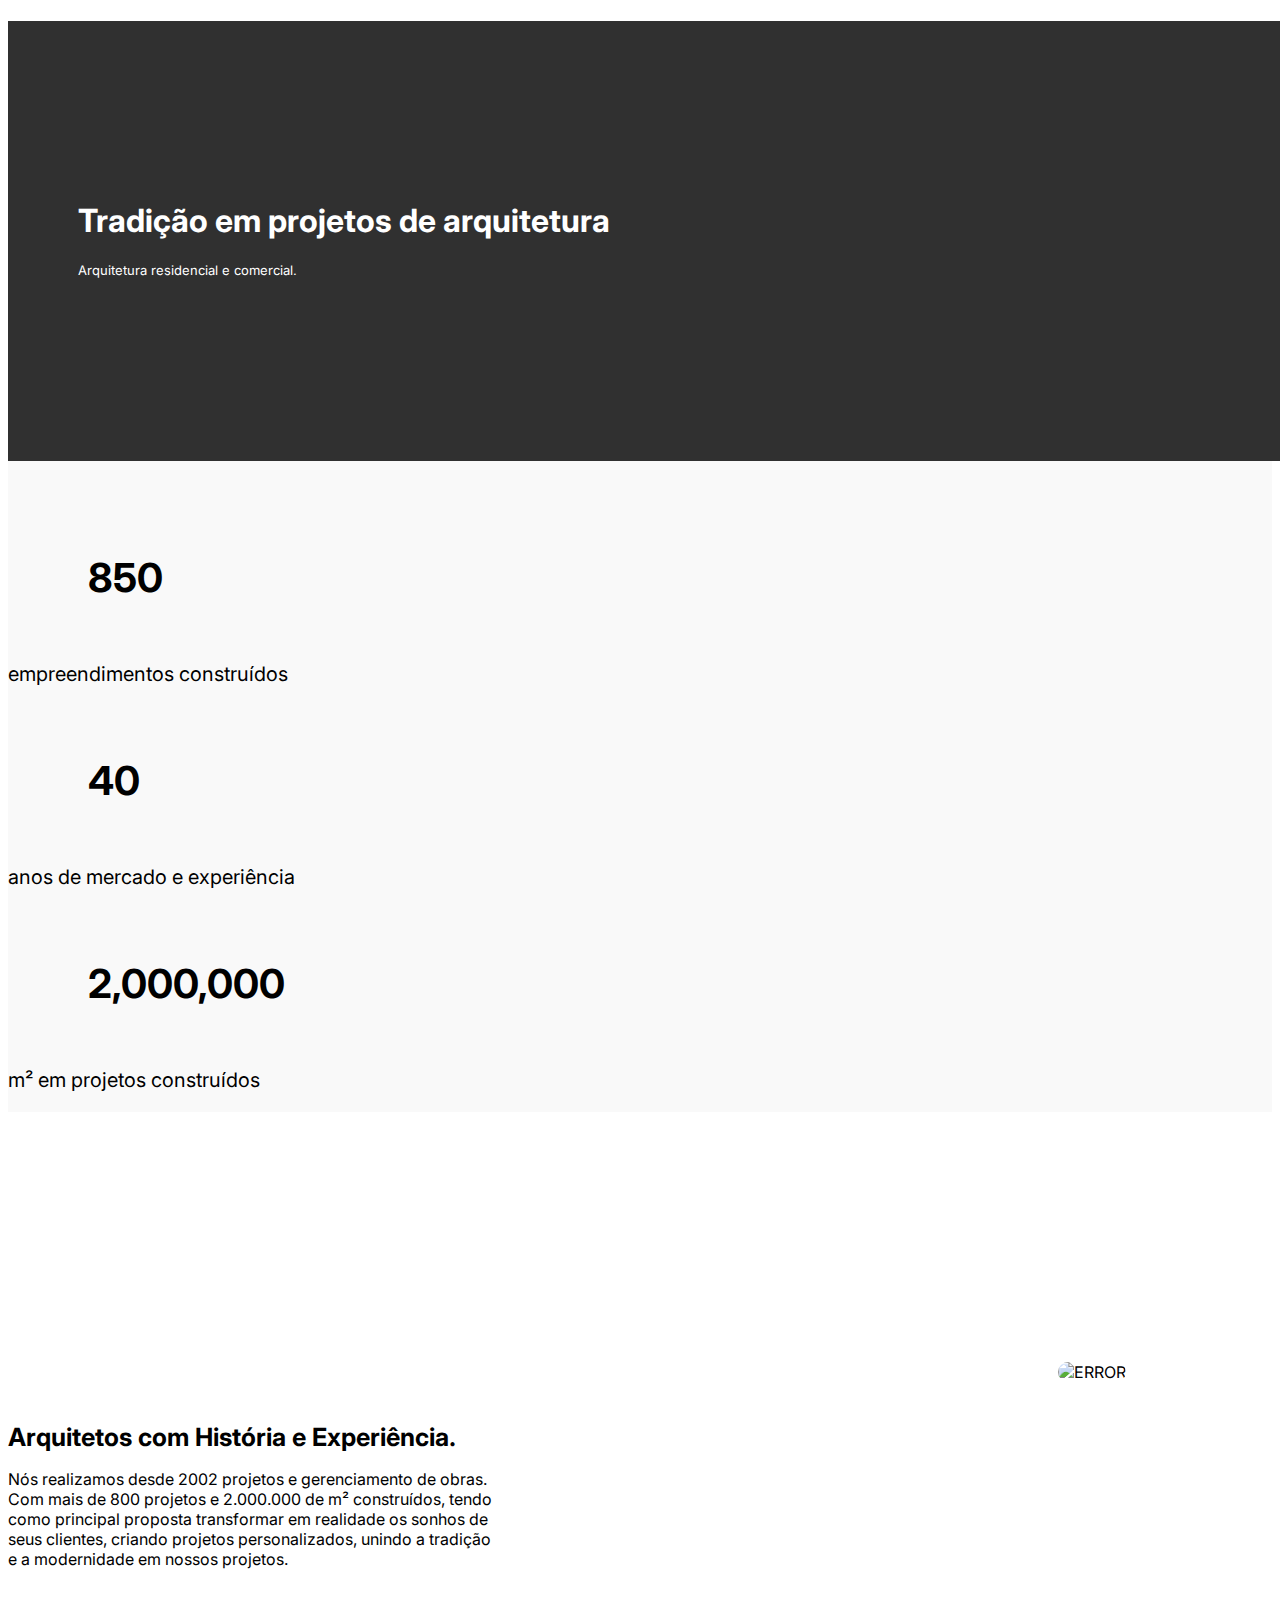
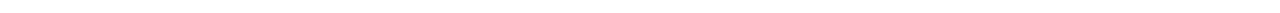
==== Index.html @ 4c0db893 "Add files via upload" ====
<!DOCTYPE html>
<html lang="en">
<head>
    <meta charset="UTF-8">
    <meta name="viewport" content="width=device-width, initial-scale=1.0">
    <link rel="preconnect" href="https://fonts.googleapis.com">
    <link rel="preconnect" href="https://fonts.gstatic.com" crossorigin>
    <link href="https://fonts.googleapis.com/css2?family=Inter:wght@100..900&display=swap" rel="stylesheet">
    <link rel="stylesheet" href="style.css">
    <title>Tradição em projetos de arquitetura</title>
</head>
<body>

    <!-- MENU SUPERIOR-->
    
    <div id="menu-superior">
        <h1 id="texto-menusuperior">Tradição em projetos de arquitetura</h1>
        <p id="subtitulo-menusuperior">Arquitetura residencial e comercial.</p>
    </div>

    <!--CARROSSEL-->
    <div id="carrossel">

        <h1 id="texto-carrossel">850
        </h1>
        <p id="subtitulo-carrossel" class="subtitulo-carrossel">empreendimentos construídos</p>
        <h1 id="texto-carrossel">40
        </h1>
        <p id="subtitulo-carrossel" class="subtitulo-carrossel">anos de mercado e experiência</p>
        <h1 id="texto-carrossel">2,000,000
        </h1> 
        <p id="subtitulo-carrossel" class="subtitulo-carrossel">m² em projetos construídos</p> 

    </div>
    <div>
        
    </div>

    <div>
        <img id="img-menuinformacional" class="img" src="Img/projetoarquitetura.jpg" alt="ERROR"> 
    </div>

     <!-- MENU INFORMACIONAL-->

     <div id="menuinformacional">
        <br><br>

        <h1 id="titulo-menuinformacional"> Arquitetos com História e Experiência.</h1>
        <p id="texto-manuinformacional">Nós realizamos desde 2002 projetos e gerenciamento de obras.<br>
        Com mais de 800 projetos e 2.000.000 de m² construídos, tendo <br>
        como principal proposta transformar em realidade os sonhos de <br>
        seus clientes, criando projetos personalizados, unindo a tradição <br>
        e a modernidade em nossos projetos.</p> <br> 
        
    
    </div>
    
    
    <script src="index.js"></script>
</body>
</html>
---- style.css ----
*{
    font-family: Inter;
}

#menu-superior{
    background-color: #303030;
    width:  1480px;
    height: 440px
    
  
}

#texto-menusuperior{
    background-color: #303030;
    font-family: inter;
    color: white;
    margin-left: 70px;
    padding-top: 180px;


}

#subtitulo-menusuperior{
    color: white;
    font-family: inter;
    font-size: small;
    margin-left: 70px;
}

#carrossel{

    font-family: inter;
    background-color: #f9f9f9;
    padding-top: 42px;
    display: grid;
    grid-auto-columns:auto;
    columns: auto;

    
}

#texto-carrossel{
    font-family: inter; 
    font-size: 40px;
    margin-top: 40px;
    margin: 50px 80px; 
}

.subtitulo-carrossel{
    font-family: inter; 
    font-size: 20px;
    margin-top: 10px;
    margin-right: 0px;
     
}



#menuinformacional{
    
}

#titulo-menuinformacional{
    margin-top: 0px;
    font-size: 25px;
    text-size-adjust: 100px;
}

#texto-menuinformacional{
    
    
    
}



#img-menuinformacional{
    border: 0px;
    border-radius: 10px;
    margin-left: 1050px;
    width: 300px;
    height: 455px; 
    margin-top: 250px;
    align-items: center;
    
    
}
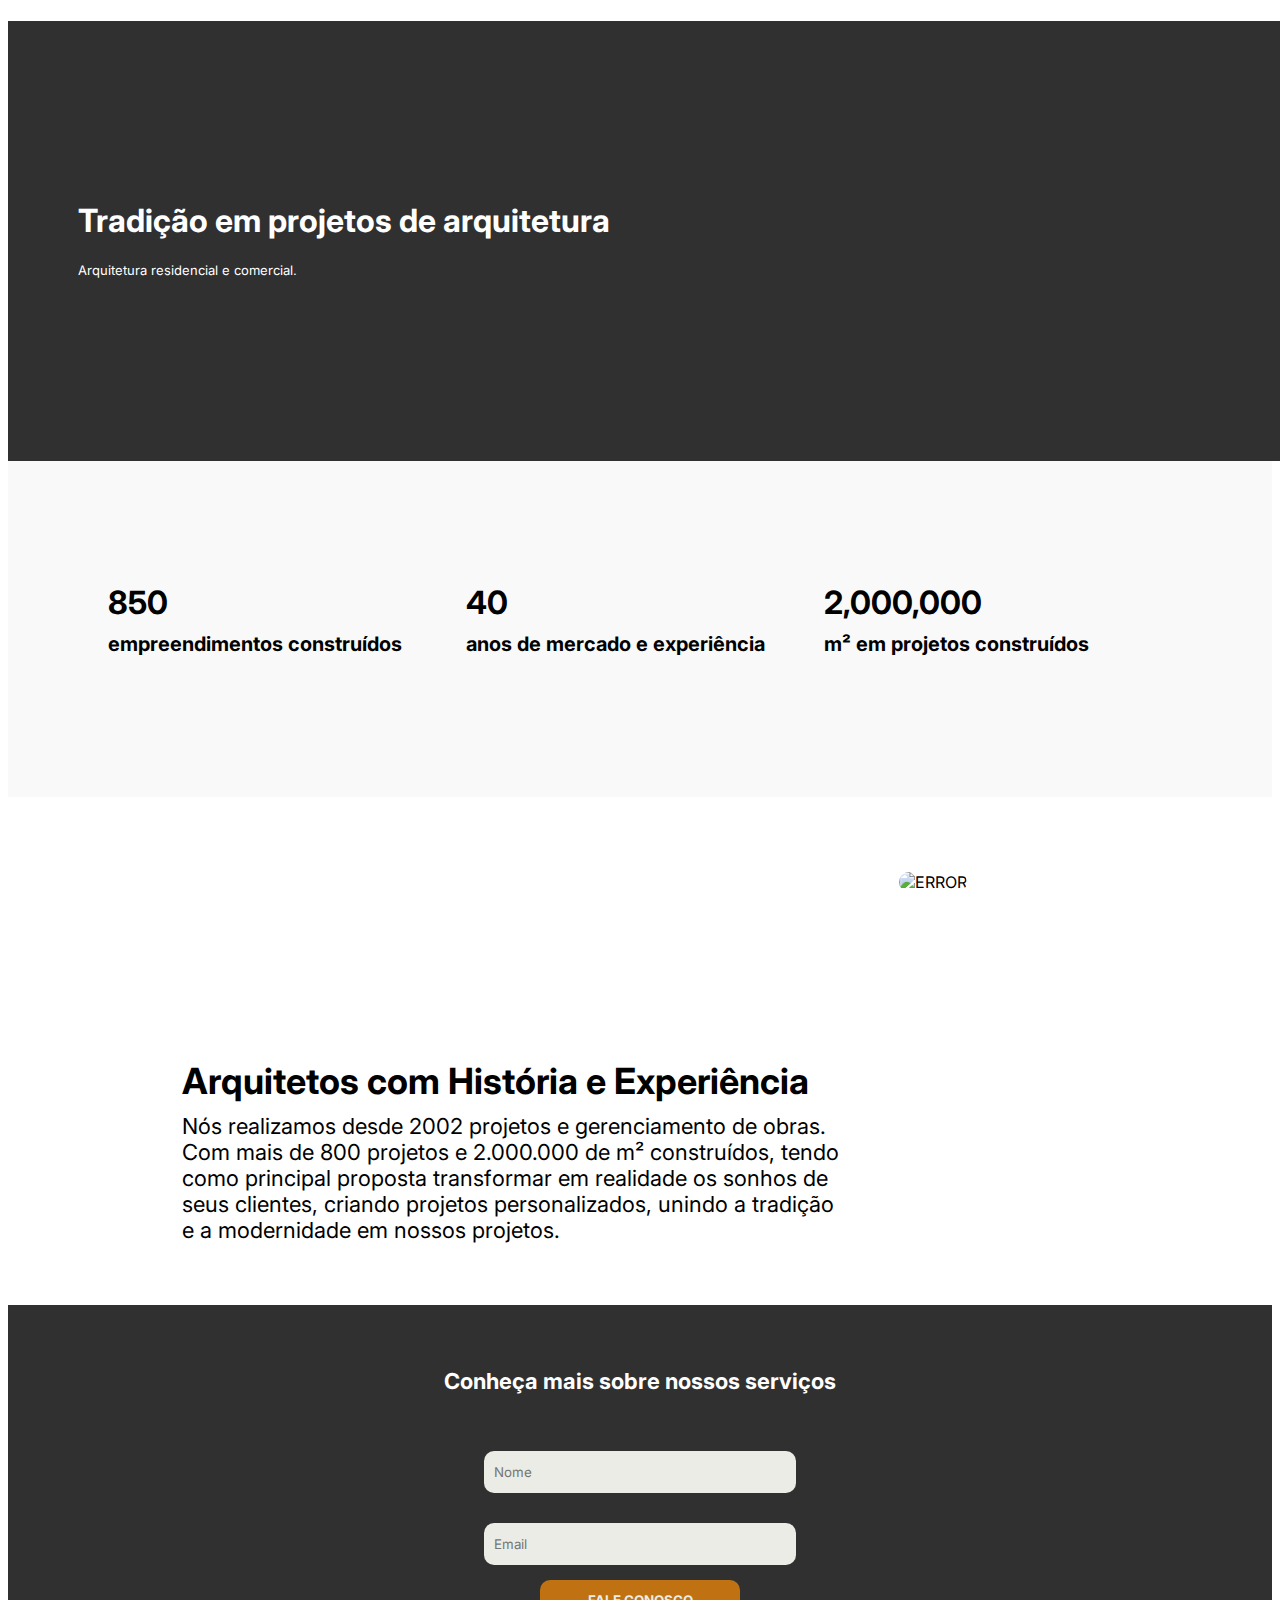
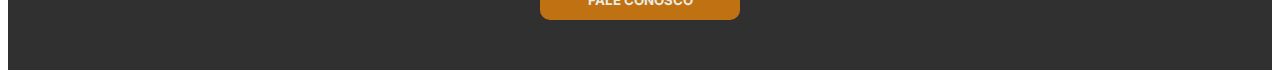
==== commit 0cfe878a: "Versão Final Projeto Arquitetura" ====
--- a/Index.html
+++ b/Index.html
@@ -1,5 +1,5 @@
 <!DOCTYPE html>
-<html lang="en">
+<html lang="pt-br">
 <head>
     <meta charset="UTF-8">
     <meta name="viewport" content="width=device-width, initial-scale=1.0">
@@ -21,39 +21,43 @@
     <!--CARROSSEL-->
     <div id="carrossel">
 
-        <h1 id="texto-carrossel">850
+        <h1>850 <br> <p class="subtitulo-carrossel">empreendimentos construídos</p> 
         </h1>
-        <p id="subtitulo-carrossel" class="subtitulo-carrossel">empreendimentos construídos</p>
-        <h1 id="texto-carrossel">40
+        <h1>40 <br>  <p class="subtitulo-carrossel">anos de mercado e experiência</p>
         </h1>
-        <p id="subtitulo-carrossel" class="subtitulo-carrossel">anos de mercado e experiência</p>
-        <h1 id="texto-carrossel">2,000,000
+        <h1>2,000,000 <br> <p class="subtitulo-carrossel">m² em projetos construídos</p>
         </h1> 
-        <p id="subtitulo-carrossel" class="subtitulo-carrossel">m² em projetos construídos</p> 
-
-    </div>
-    <div>
         
     </div>
-
-    <div>
-        <img id="img-menuinformacional" class="img" src="Img/projetoarquitetura.jpg" alt="ERROR"> 
-    </div>
-
-     <!-- MENU INFORMACIONAL-->
-
-     <div id="menuinformacional">
-        <br><br>
-
-        <h1 id="titulo-menuinformacional"> Arquitetos com História e Experiência.</h1>
-        <p id="texto-manuinformacional">Nós realizamos desde 2002 projetos e gerenciamento de obras.<br>
+    <!-- MENU INFORMACIONAL-->
+    
+<div id="menuinformacional-container">
+    <div id="menuinformacional">
+      <div class="menu-content">
+        <h2>Arquitetos com História e Experiência</h2>
+        <p>Nós realizamos desde 2002 projetos e gerenciamento de obras.<br>
         Com mais de 800 projetos e 2.000.000 de m² construídos, tendo <br>
         como principal proposta transformar em realidade os sonhos de <br>
         seus clientes, criando projetos personalizados, unindo a tradição <br>
-        e a modernidade em nossos projetos.</p> <br> 
-        
+        e a modernidade em nossos projetos.</p><br>
+      </div>
+      <div class="menu-image">
+        <img id="img-menuinformacional" class="img" src="Img/projetoarquitetura.jpg" alt="ERROR">
+      </div>
+    </div>
+  </div>
+
+  <!-- FORMULÁRIO-->
+  <div id="formulario"> <h1 id="titulo-formulario">Conheça mais sobre nossos serviços</h1>
+    <form action="https://api.sheetmonkey.io/form/jEFEXgWEGHVGMDD6C3ymti" method="post">
+        <input type="text" placeholder="Nome" name="Name" required> <br>
+        <input type="email" placeholder="Email" name="Email" required> <br>
+        <input type="hidden" name="Created" value="x-sheetmonkey-current-date-time" />
+        <button type="submit">FALE CONOSCO</button>
+    </form>
+   </div>
+
     
-    </div>
     
     
     <script src="index.js"></script>
--- a/style.css
+++ b/style.css
@@ -1,13 +1,11 @@
-*{
+* {
     font-family: Inter;
 }
 
-#menu-superior{
+#menu-superior {
     background-color: #303030;
-    width:  1480px;
-    height: 440px
-    
-  
+    width: 1480px;
+    height: 440px;
 }
 
 #texto-menusuperior{
@@ -16,8 +14,6 @@
     color: white;
     margin-left: 70px;
     padding-top: 180px;
-
-
 }
 
 #subtitulo-menusuperior{
@@ -27,61 +23,124 @@
     margin-left: 70px;
 }
 
-#carrossel{
-
-    font-family: inter;
+#carrossel {
+    display: grid;
     background-color: #f9f9f9;
-    padding-top: 42px;
+    padding: 100px;
+    grid-template-columns: repeat(3, 1fr);
+    grid-gap: 10px;
+    align-items: center;
+    justify-content: center;
+    text-align: center left;
+  }
+  
+  .carrossel-grid {
     display: grid;
-    grid-auto-columns:auto;
-    columns: auto;
-
-    
-}
-
-#texto-carrossel{
-    font-family: inter; 
-    font-size: 40px;
-    margin-top: 40px;
-    margin: 50px 80px; 
-}
+    grid-template-columns: repeat(3, 1fr);
+    grid-gap: 10px;
+  }
+  
+  .carrossel-item {
+    grid-column: span 1;
+    display: flex;
+    align-items: start;
+  }
+  
+  .carrossel-content {
+    display: flex;
+    flex-direction: column;
+    align-items: center;
+  }
+  
+  .carrossel-item h1 {
+    margin-top: 0;
+  }
 
 .subtitulo-carrossel{
-    font-family: inter; 
+    font-family: inter;
     font-size: 20px;
     margin-top: 10px;
     margin-right: 0px;
-     
+}
+
+#menuinformacional {
+    display: flex;
+  }
+  
+  .menu-content {
+    width: 70%;
+    padding-right: 20px;
+  }
+  
+  .menu-image {
+    width: 30%;
+  }
+  
+  .menu-image img {
+    width: 80%;
+    height: auto;
+    margin-top: 20%;
+    border: 0px;
+    border-radius: 40px;
+  }
+  
+  .menu-content h2 {
+    font-size: 36px;
+    margin-top: 30%;
+    margin-left: 20%;
+    margin-bottom: 10px;
+  }
+  
+  .menu-content p {
+    margin: 0;
+    font-size: 22px;
+    margin-left: 20%;
+  }
+
+
+  #formulario{
+    text-align: center;
+    background-color: #303030;
+
+}
+
+#titulo-formulario{
+    font-size: 22px;
+    margin: 42px;
+    padding-top: 05%;
+    color: #FFFFFF;
+}
+
+input{
+    width: 300px;
+    Height: 40px;
+    background-color: #EAECE5;
+    margin: 15px;
+    border: 0px;
+    border-radius: 10px;
+    padding-left: 10px;
+
+}
+
+button{
+    Width: 200px;
+    Height: 40px;
+    color:#EAECE5;
+    font-weight: bolder;
+    background-color:  #C07212;
+    margin-bottom: 50px;
+    border: 0px;
+    border-radius: 10px;
+    cursor: pointer;  
+}
+
+button:hover{
+    background-color: #ff920c;
+    color: white;
+    transform: translateY(-4px);
+    box-shadow: 0px 15px 20px #f1eb2981;
+    transition-duration: 0.3s;
 }
 
 
 
-#menuinformacional{
-    
-}
-
-#titulo-menuinformacional{
-    margin-top: 0px;
-    font-size: 25px;
-    text-size-adjust: 100px;
-}
-
-#texto-menuinformacional{
-    
-    
-    
-}
-
-
-
-#img-menuinformacional{
-    border: 0px;
-    border-radius: 10px;
-    margin-left: 1050px;
-    width: 300px;
-    height: 455px; 
-    margin-top: 250px;
-    align-items: center;
-    
-    
-}
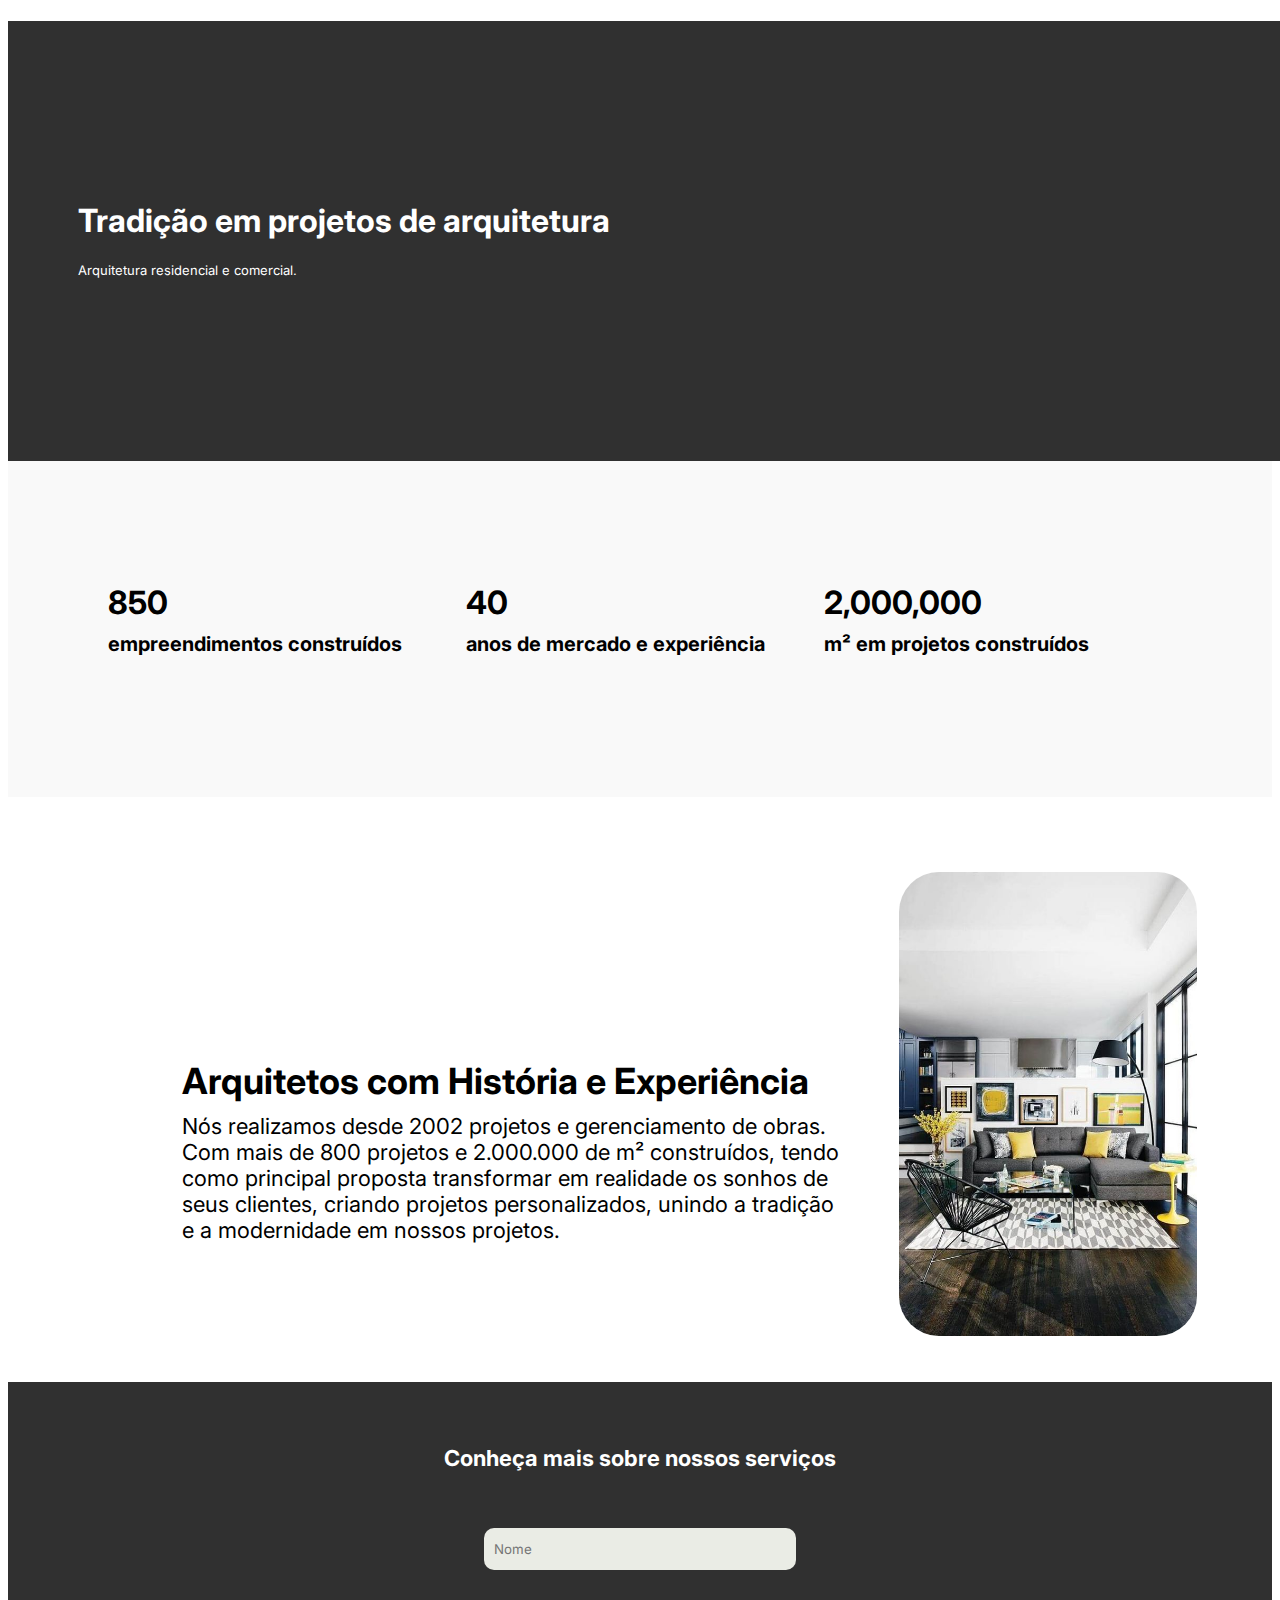
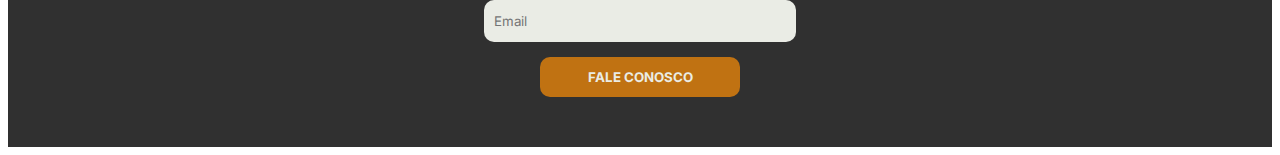
==== commit ee797bed: "VERSÃO FINAL CORRIGIDA" ====
--- a/Index.html
+++ b/Index.html
@@ -1,65 +1,65 @@
-<!DOCTYPE html>
-<html lang="pt-br">
-<head>
-    <meta charset="UTF-8">
-    <meta name="viewport" content="width=device-width, initial-scale=1.0">
-    <link rel="preconnect" href="https://fonts.googleapis.com">
-    <link rel="preconnect" href="https://fonts.gstatic.com" crossorigin>
-    <link href="https://fonts.googleapis.com/css2?family=Inter:wght@100..900&display=swap" rel="stylesheet">
-    <link rel="stylesheet" href="style.css">
-    <title>Tradição em projetos de arquitetura</title>
-</head>
-<body>
-
-    <!-- MENU SUPERIOR-->
-    
-    <div id="menu-superior">
-        <h1 id="texto-menusuperior">Tradição em projetos de arquitetura</h1>
-        <p id="subtitulo-menusuperior">Arquitetura residencial e comercial.</p>
-    </div>
-
-    <!--CARROSSEL-->
-    <div id="carrossel">
-
-        <h1>850 <br> <p class="subtitulo-carrossel">empreendimentos construídos</p> 
-        </h1>
-        <h1>40 <br>  <p class="subtitulo-carrossel">anos de mercado e experiência</p>
-        </h1>
-        <h1>2,000,000 <br> <p class="subtitulo-carrossel">m² em projetos construídos</p>
-        </h1> 
-        
-    </div>
-    <!-- MENU INFORMACIONAL-->
-    
-<div id="menuinformacional-container">
-    <div id="menuinformacional">
-      <div class="menu-content">
-        <h2>Arquitetos com História e Experiência</h2>
-        <p>Nós realizamos desde 2002 projetos e gerenciamento de obras.<br>
-        Com mais de 800 projetos e 2.000.000 de m² construídos, tendo <br>
-        como principal proposta transformar em realidade os sonhos de <br>
-        seus clientes, criando projetos personalizados, unindo a tradição <br>
-        e a modernidade em nossos projetos.</p><br>
-      </div>
-      <div class="menu-image">
-        <img id="img-menuinformacional" class="img" src="Img/projetoarquitetura.jpg" alt="ERROR">
-      </div>
-    </div>
-  </div>
-
-  <!-- FORMULÁRIO-->
-  <div id="formulario"> <h1 id="titulo-formulario">Conheça mais sobre nossos serviços</h1>
-    <form action="https://api.sheetmonkey.io/form/jEFEXgWEGHVGMDD6C3ymti" method="post">
-        <input type="text" placeholder="Nome" name="Name" required> <br>
-        <input type="email" placeholder="Email" name="Email" required> <br>
-        <input type="hidden" name="Created" value="x-sheetmonkey-current-date-time" />
-        <button type="submit">FALE CONOSCO</button>
-    </form>
-   </div>
-
-    
-    
-    
-    <script src="index.js"></script>
-</body>
+<!DOCTYPE html>
+<html lang="pt-br">
+<head>
+    <meta charset="UTF-8">
+    <meta name="viewport" content="width=device-width, initial-scale=1.0">
+    <link rel="preconnect" href="https://fonts.googleapis.com">
+    <link rel="preconnect" href="https://fonts.gstatic.com" crossorigin>
+    <link href="https://fonts.googleapis.com/css2?family=Inter:wght@100..900&display=swap" rel="stylesheet">
+    <link rel="stylesheet" href="style.css">
+    <title>Tradição em projetos de arquitetura</title>
+</head>
+<body>
+
+    <!-- MENU SUPERIOR-->
+    
+    <div id="menu-superior">
+        <h1 id="texto-menusuperior">Tradição em projetos de arquitetura</h1>
+        <p id="subtitulo-menusuperior">Arquitetura residencial e comercial.</p>
+    </div>
+
+    <!--CARROSSEL-->
+    <div id="carrossel">
+
+        <h1>850 <br> <p class="subtitulo-carrossel">empreendimentos construídos</p> 
+        </h1>
+        <h1>40 <br>  <p class="subtitulo-carrossel">anos de mercado e experiência</p>
+        </h1>
+        <h1>2,000,000 <br> <p class="subtitulo-carrossel">m² em projetos construídos</p>
+        </h1> 
+        
+    </div>
+    <!-- MENU INFORMACIONAL-->
+    
+<div id="menuinformacional-container">
+    <div id="menuinformacional">
+      <div class="menu-content">
+        <h2>Arquitetos com História e Experiência</h2>
+        <p>Nós realizamos desde 2002 projetos e gerenciamento de obras.<br>
+        Com mais de 800 projetos e 2.000.000 de m² construídos, tendo <br>
+        como principal proposta transformar em realidade os sonhos de <br>
+        seus clientes, criando projetos personalizados, unindo a tradição <br>
+        e a modernidade em nossos projetos.</p><br>
+      </div>
+      <div class="menu-image">
+        <img id="img-menuinformacional" class="img" src="Img/projetoarquitetura.jpg" alt="ERROR">
+      </div>
+    </div>
+  </div>
+
+  <!-- FORMULÁRIO-->
+  <div id="formulario"> <h1 id="titulo-formulario">Conheça mais sobre nossos serviços</h1>
+    <form action="https://api.sheetmonkey.io/form/jEFEXgWEGHVGMDD6C3ymti" method="post">
+        <input type="text" placeholder="Nome" name="Name" required> <br>
+        <input type="email" placeholder="Email" name="Email" required> <br>
+        <input type="hidden" name="Created" value="x-sheetmonkey-current-date-time" />
+        <button type="submit">FALE CONOSCO</button>
+    </form>
+   </div>
+
+    
+    
+    
+    <script src="index.js"></script>
+</body>
 </html>--- a/style.css
+++ b/style.css
@@ -1,146 +1,146 @@
-* {
-    font-family: Inter;
-}
-
-#menu-superior {
-    background-color: #303030;
-    width: 1480px;
-    height: 440px;
-}
-
-#texto-menusuperior{
-    background-color: #303030;
-    font-family: inter;
-    color: white;
-    margin-left: 70px;
-    padding-top: 180px;
-}
-
-#subtitulo-menusuperior{
-    color: white;
-    font-family: inter;
-    font-size: small;
-    margin-left: 70px;
-}
-
-#carrossel {
-    display: grid;
-    background-color: #f9f9f9;
-    padding: 100px;
-    grid-template-columns: repeat(3, 1fr);
-    grid-gap: 10px;
-    align-items: center;
-    justify-content: center;
-    text-align: center left;
-  }
-  
-  .carrossel-grid {
-    display: grid;
-    grid-template-columns: repeat(3, 1fr);
-    grid-gap: 10px;
-  }
-  
-  .carrossel-item {
-    grid-column: span 1;
-    display: flex;
-    align-items: start;
-  }
-  
-  .carrossel-content {
-    display: flex;
-    flex-direction: column;
-    align-items: center;
-  }
-  
-  .carrossel-item h1 {
-    margin-top: 0;
-  }
-
-.subtitulo-carrossel{
-    font-family: inter;
-    font-size: 20px;
-    margin-top: 10px;
-    margin-right: 0px;
-}
-
-#menuinformacional {
-    display: flex;
-  }
-  
-  .menu-content {
-    width: 70%;
-    padding-right: 20px;
-  }
-  
-  .menu-image {
-    width: 30%;
-  }
-  
-  .menu-image img {
-    width: 80%;
-    height: auto;
-    margin-top: 20%;
-    border: 0px;
-    border-radius: 40px;
-  }
-  
-  .menu-content h2 {
-    font-size: 36px;
-    margin-top: 30%;
-    margin-left: 20%;
-    margin-bottom: 10px;
-  }
-  
-  .menu-content p {
-    margin: 0;
-    font-size: 22px;
-    margin-left: 20%;
-  }
-
-
-  #formulario{
-    text-align: center;
-    background-color: #303030;
-
-}
-
-#titulo-formulario{
-    font-size: 22px;
-    margin: 42px;
-    padding-top: 05%;
-    color: #FFFFFF;
-}
-
-input{
-    width: 300px;
-    Height: 40px;
-    background-color: #EAECE5;
-    margin: 15px;
-    border: 0px;
-    border-radius: 10px;
-    padding-left: 10px;
-
-}
-
-button{
-    Width: 200px;
-    Height: 40px;
-    color:#EAECE5;
-    font-weight: bolder;
-    background-color:  #C07212;
-    margin-bottom: 50px;
-    border: 0px;
-    border-radius: 10px;
-    cursor: pointer;  
-}
-
-button:hover{
-    background-color: #ff920c;
-    color: white;
-    transform: translateY(-4px);
-    box-shadow: 0px 15px 20px #f1eb2981;
-    transition-duration: 0.3s;
-}
-
-
-
+* {
+    font-family: Inter;
+}
+
+#menu-superior {
+    background-color: #303030;
+    width: 1480px;
+    height: 440px;
+}
+
+#texto-menusuperior{
+    background-color: #303030;
+    font-family: inter;
+    color: white;
+    margin-left: 70px;
+    padding-top: 180px;
+}
+
+#subtitulo-menusuperior{
+    color: white;
+    font-family: inter;
+    font-size: small;
+    margin-left: 70px;
+}
+
+#carrossel {
+    display: grid;
+    background-color: #f9f9f9;
+    padding: 100px;
+    grid-template-columns: repeat(3, 1fr);
+    grid-gap: 10px;
+    align-items: center;
+    justify-content: center;
+    text-align: center left;
+  }
+  
+  .carrossel-grid {
+    display: grid;
+    grid-template-columns: repeat(3, 1fr);
+    grid-gap: 10px;
+  }
+  
+  .carrossel-item {
+    grid-column: span 1;
+    display: flex;
+    align-items: start;
+  }
+  
+  .carrossel-content {
+    display: flex;
+    flex-direction: column;
+    align-items: center;
+  }
+  
+  .carrossel-item h1 {
+    margin-top: 0;
+  }
+
+.subtitulo-carrossel{
+    font-family: inter;
+    font-size: 20px;
+    margin-top: 10px;
+    margin-right: 0px;
+}
+
+#menuinformacional {
+    display: flex;
+  }
+  
+  .menu-content {
+    width: 70%;
+    padding-right: 20px;
+  }
+  
+  .menu-image {
+    width: 30%;
+  }
+  
+  .menu-image img {
+    width: 80%;
+    height: auto;
+    margin-top: 20%;
+    border: 0px;
+    border-radius: 40px;
+  }
+  
+  .menu-content h2 {
+    font-size: 36px;
+    margin-top: 30%;
+    margin-left: 20%;
+    margin-bottom: 10px;
+  }
+  
+  .menu-content p {
+    margin: 0;
+    font-size: 22px;
+    margin-left: 20%;
+  }
+
+
+  #formulario{
+    text-align: center;
+    background-color: #303030;
+
+}
+
+#titulo-formulario{
+    font-size: 22px;
+    margin: 42px;
+    padding-top: 05%;
+    color: #FFFFFF;
+}
+
+input{
+    width: 300px;
+    Height: 40px;
+    background-color: #EAECE5;
+    margin: 15px;
+    border: 0px;
+    border-radius: 10px;
+    padding-left: 10px;
+
+}
+
+button{
+    Width: 200px;
+    Height: 40px;
+    color:#EAECE5;
+    font-weight: bolder;
+    background-color:  #C07212;
+    margin-bottom: 50px;
+    border: 0px;
+    border-radius: 10px;
+    cursor: pointer;  
+}
+
+button:hover{
+    background-color: #ff920c;
+    color: white;
+    transform: translateY(-4px);
+    box-shadow: 0px 15px 20px #f1eb2981;
+    transition-duration: 0.3s;
+}
+
+
+
